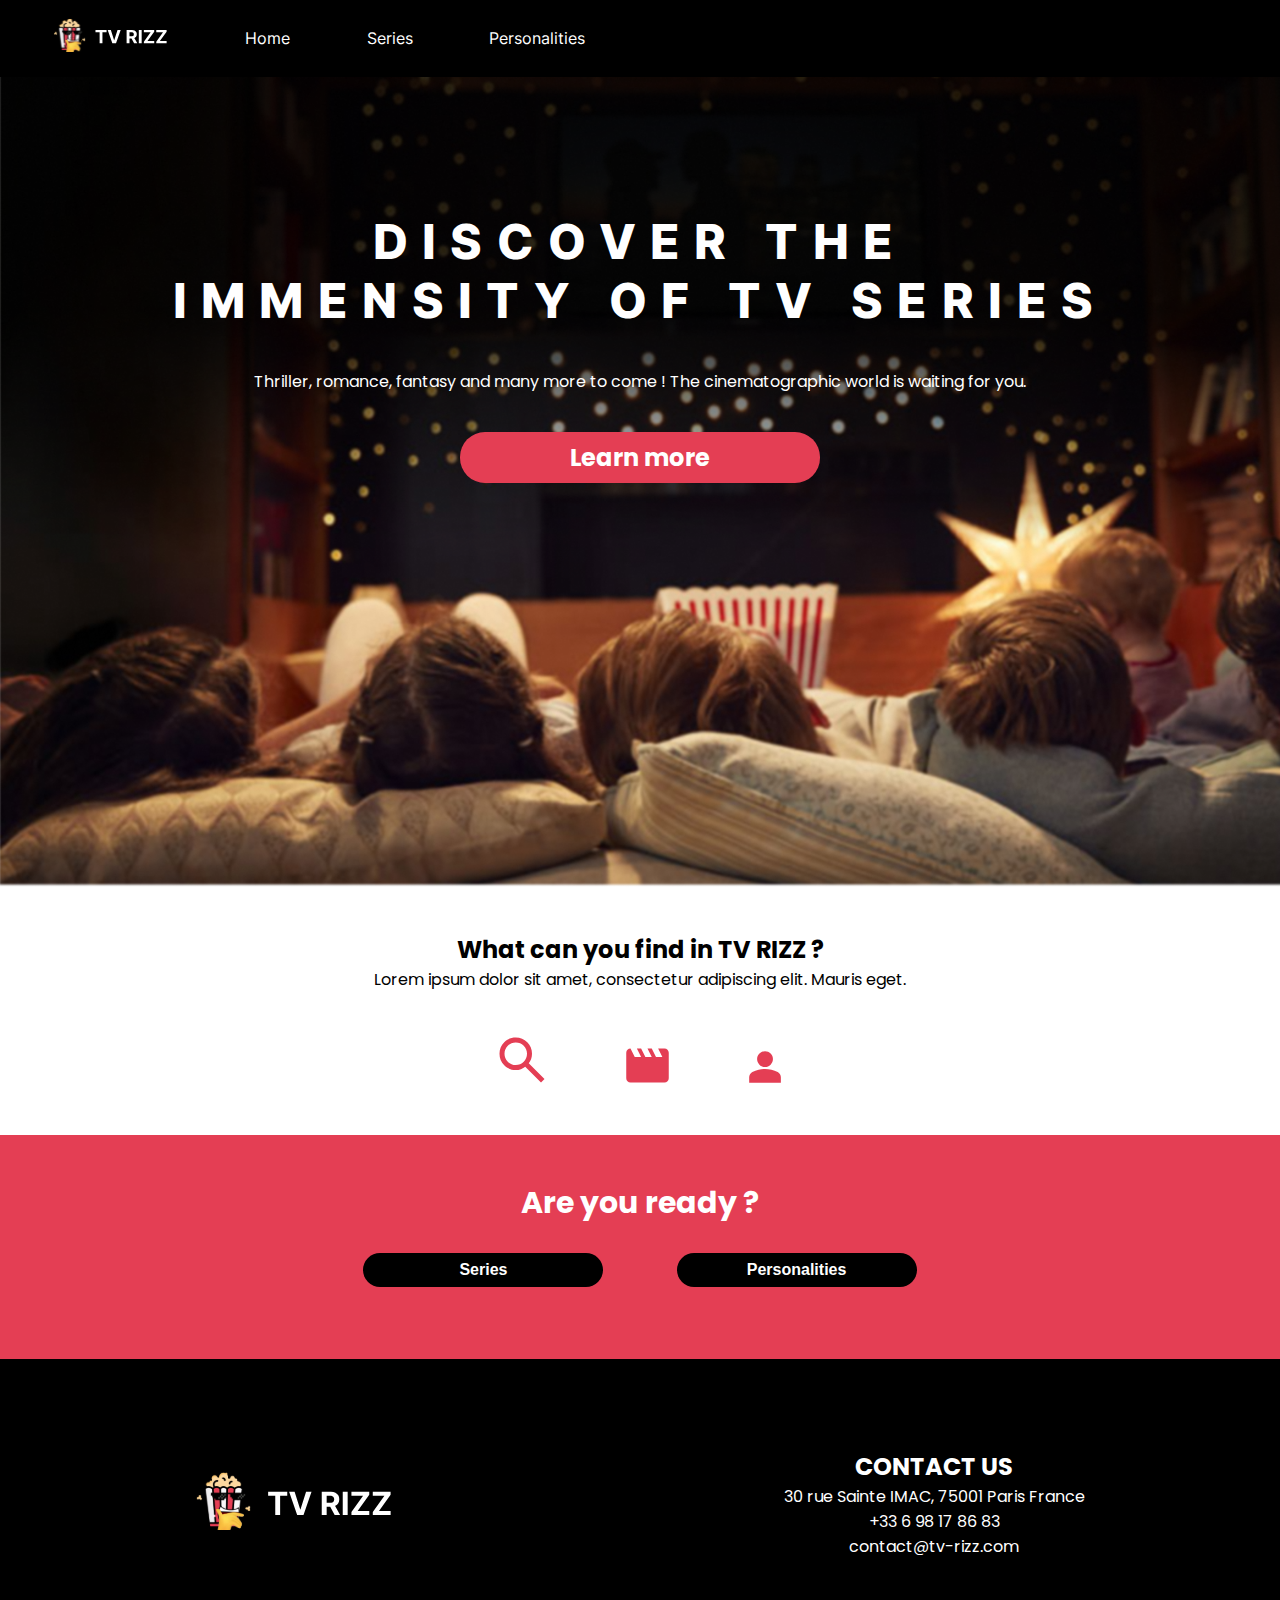
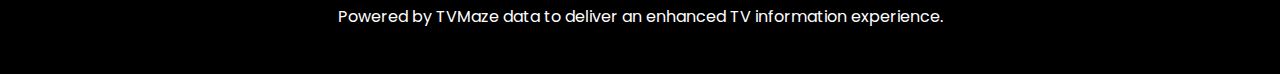
==== index.html @ ee189ffe "responsive update" ====
<!DOCTYPE html>
<html lang="en">

<head>
    <title>TV RIZZ</title>
    <meta charset="UTF-8" />
    <link rel="icon" href="Image/Logo.png" />
    <link href="style.css" rel="stylesheet" />
    <meta name="viewport" content="width=device-width, initial-scale=1" />
</head>

<body>
    <nav aria-label="Quick access" id="avoidance">
        <ul>
            <li><a href="#content">Go to content</a></li>
            <li><a href="#menu">Go to menu</a></li>
            <li><a href="#footer">Go to footer</a></li>
        </ul>
    </nav>

    <header id="menu">
        <nav>
            <ul>
                <li><a href="index.html"><img src="./Image/logoWithText.svg" alt="TV RIZZ's logo" /></a></li>
                <li><a href="index.html">Home</a></li>
                <li><a href="series.html">Series</a></li>
                <li><a href="personalities.html">Personalities</a></li>
            </ul>
        </nav>
    </header>

    <main id="content">

        <section id="home_section">
            <h1>DISCOVER THE IMMENSITY OF TV SERIES</h1>
            <p>Thriller, romance, fantasy and many more to come ! The cinematographic world is
                waiting for you.</p>
            <button name="Learn more" type="button"
                onclick="window.location.href = '#features';">Learn more</button>
        </section>

        <section id="features">
            <h2>What can you find in TV RIZZ ?</h2>
            <p>Lorem ipsum dolor sit amet, consectetur adipiscing elit. Mauris eget.</p>
            <nav>
                <a href=""><img src="./Image/icone/loupe.svg"></a>
                <a href=""><img src="./Image/icone/clap.svg"></a>
                <a href=""><img src="./Image/icone/personne.svg"></a>
            </nav>
        </section>

        <section id="links">
            <h2>Are you ready ?</h2>
            <nav>
                <button class="blackButton" name="series" type="button"
                    onclick="window.location.href = 'series.html'">Series</button>
                <button class="blackButton" name="personalities" type="button"
                    onclick="window.location.href = 'personalities.html'">Personalities</button>
            </nav>
        </section>

    </main>
    
    <footer id="footer">
        <div>
            <a href="index.html"><img src="./Image/logoWithText.svg" alt="Logo de TV RIZZ" /></a>
            <address>
                <h2>CONTACT US</h2>
                <p>30 rue Sainte IMAC, 75001 Paris France</p>
                <a href="tel:+33698178683" title="Call TV Rizz to 06 98 17 86 83">+33 6 98 17 86 83</a>
                <br>
                <a href="mailto:contact@tv-rizz.com" title="Send a mail to contact@tv-rizz.com">contact@tv-rizz.com</a>
            </address>
        </div>
        <p>Powered by <a href="https://www.tvmaze.com/api">TVMaze</a> data to deliver an enhanced TV information
            experience.</p>
    </footer>

</body>

</html>
---- style.css ----
/*IMPORT FONTS*/

@font-face {
    font-family: Inter;
    src: 
    local(Inter),
    url("./fonts/Inter/Inter-VariableFont_slnt\,wght.ttf");
}

@font-face {
    font-family: Poppins;
    font-style: normal;
    font-weight: 400;
    src: 
    local(Poppins),
    url("./fonts/Poppins/Poppins-Regular.ttf");
}

@font-face {
    font-family: 'Poppins';
    font-style: normal;
    font-weight: bold;
    src: local(''),
        url('./fonts/Poppins/Poppins-Bold.ttf');
}

/* DEFAULT VALUES */

* {
    margin: 0;
}

body {
    font-family: 'poppins', sans-serif;
}

/*Style for the header------------------------------------------*/

header {
    background-color: black;
    padding : 2vh 1vw;
}

header ul {
    display:flex;
    justify-content: flex-start;
    margin: 0%;
}

header li {
    color: white;
    list-style-type: none;
    margin: 1%;
    margin: auto 3vw;
}

header li:first-of-type {
    margin-left: 0;
}

header img {
    max-width: 9vw;
    transition : 0.5s;
}

header img:hover {
    transform:scale(1.1);
    transform:rotate(5deg);
    transition: 0.5s;
}

header a {
    text-decoration: none;
    color: white;
    font-family: Inter;
    transition: 1s;
}

header a:hover {
    color: grey;
    transition: 1s;
}

/*Homepage's style------------------------------------------*/

#home_section {
    display:flex;
    padding-top: 15vh;
    flex-direction:column;
    text-align: center;

    background-image: url("./Image/flow2background.png");
    background-repeat: no-repeat;
    background-size: cover;
    background-position-y: bottom;
    height:75vh;
}

#home_section>h1 {
    color: white;
    font-weight: 800;
    margin: 0%;
    margin-left: 13%;
    margin-right: 13%;
    font-family: Inter;
    letter-spacing:0.3em;
    font-size: 3rem;
}

#home_section>p {
    font-family: Poppins;
    color: white;
    margin-top: 3%;
    margin-bottom: 3%; 
}

#home_section>button {
    font-family: Poppins;
    font-size: 1.5rem;
    background-color:rgb(228, 62, 84);
    border-radius: 25px;
    padding: 0.5rem 3rem;
    color: white;
    margin: 0 auto;
    border-style: none;
    transition: 0.25s;
}

#home_section>button:hover {
    transform:scale(1.1);
    transition: 0.25s;
    background-color: black;
    color: white;
}

#features {
    padding: 5vh 0;
    font-family: Poppins;
    text-align: center;
}

#features > nav {
    padding-top: 5vh;
}

#features > nav > a {
    margin: 3vw;
}

#links {
    display:flex;
    justify-content: center;
    flex-direction:column;
    text-align: center;
    background-color: rgb(228, 62, 84);
    color:white;
    font-family: Poppins;
    font-size: 1.25rem;
    padding: 5vh;
}

#links > nav {
    padding: 3vh;
}

/*Buttons style*/

button {
    border: none;
    transition: 0.5s;
    border-radius: 25px;
    padding: 0.5rem 4rem;
    font-weight: 700;
    font-size: 1rem;
    cursor: pointer;
    margin-left: 3%;
    margin-right: 3%;
    min-width: 15em;
}

button:hover {
    transform:scale(1.1);    
}

.blackButton{
    background-color: black;
    color: white;
}

.blackButton:hover{
    background-color: white;
    color: black;
}

/*For series and personnalities page-----------------------------------*/

.main_padding {
    margin-top: 5vh;
    margin-bottom: 20vh;
    padding-left: 10vw;
    padding-right: 10vw;
    display: flex;
    justify-content: center;
    align-items: center;
    flex-direction: column;
}

.main_padding h1 {
    text-align: center;
    font-weight: 700;
    font-size: 2rem;
}

.main_padding h1>span,
.main_padding h2>span {
    color: #E43E54;
}

.main_padding h2 {
    text-align: center;
    font-weight: 700;
    font-size: 1.25rem;
    margin-bottom: 1rem;
}

h3 {
    font-weight: 700;
    font-size: 1.5rem;
    margin-bottom: 1rem;
}

.redButton{
    background-color: transparent;
    border: 1px solid #E43E54;
    color: #E43E54;
}

.redButton:hover{
    background-color: #E43E54;
    color: white;
    border: none;
}

article{
    margin-top: 10vh;
}

#serie {
    display: flex;
    flex-direction: row;
    flex-wrap: wrap;
    justify-content: center;
    align-items: center;
}

#personality{
    text-align: center;
}

#serie #content p>strong {
    text-decoration: underline;
}


b {
    /*balise déjà présente dans le json de la réponse*/
    color: #E43E54;
}

#serie #content {
    max-width: 50rem;
}

article img {
    min-height: 20rem;
    max-height: 20rem;
    margin: 2rem;
   
}


/*Footer--------------------------------------------------------------*/

footer{
    text-align: center;
    background-color: black;
    color: white;
    padding: 5vh 0 5vh 0 ;
}

footer>div{
    display: flex;
    justify-content: space-around;
    flex-direction: row;
    flex-wrap: wrap;
    align-items: center;
    padding: 5vh 0 5vh 0;
}

footer img {
    transition: 1s;
}

footer img:hover {
    transition: 1s;
    transform: rotate(360deg);
}

footer a {
    color :white;
    text-decoration: none;
}

footer a:hover {
    color :white;
    text-decoration: underline;
}

address{
    font-style: normal;
}

/*Avoidance link------------------------------------------------------------*/

#avoidance{
    padding: 1rem;
    position: absolute;
    left: -99999rem;
}

#avoidance:focus-within {
    position: static;
}

/* MOBILE VERSION*/

@media screen and (max-width: 500px) {

    /* Menu */

    header ul {
        justify-content: center;
        padding: 0;
    }

    header a {
        font-size: 0.95rem;
        display: flex;
        flex-direction: column;
        justify-content: center;
    }

    header img {
        max-width: 25vw;
    }

    /* Homepage */

    #home_section>h1 {
        font-size: 2rem;
    }

    p {
        padding: 5vw;
    }

    #home_section>button {
        min-width: 0;
    }

    h2 {
        font-size: 1.25rem;
    }

    #links button {
        margin: 1vh;
    }

    /* Footer */

    footer {
        padding: 3vh;
    }

    footer>div {
        padding: 0;
    }

    footer p {
        font-size: 0.75rem;
    }
}
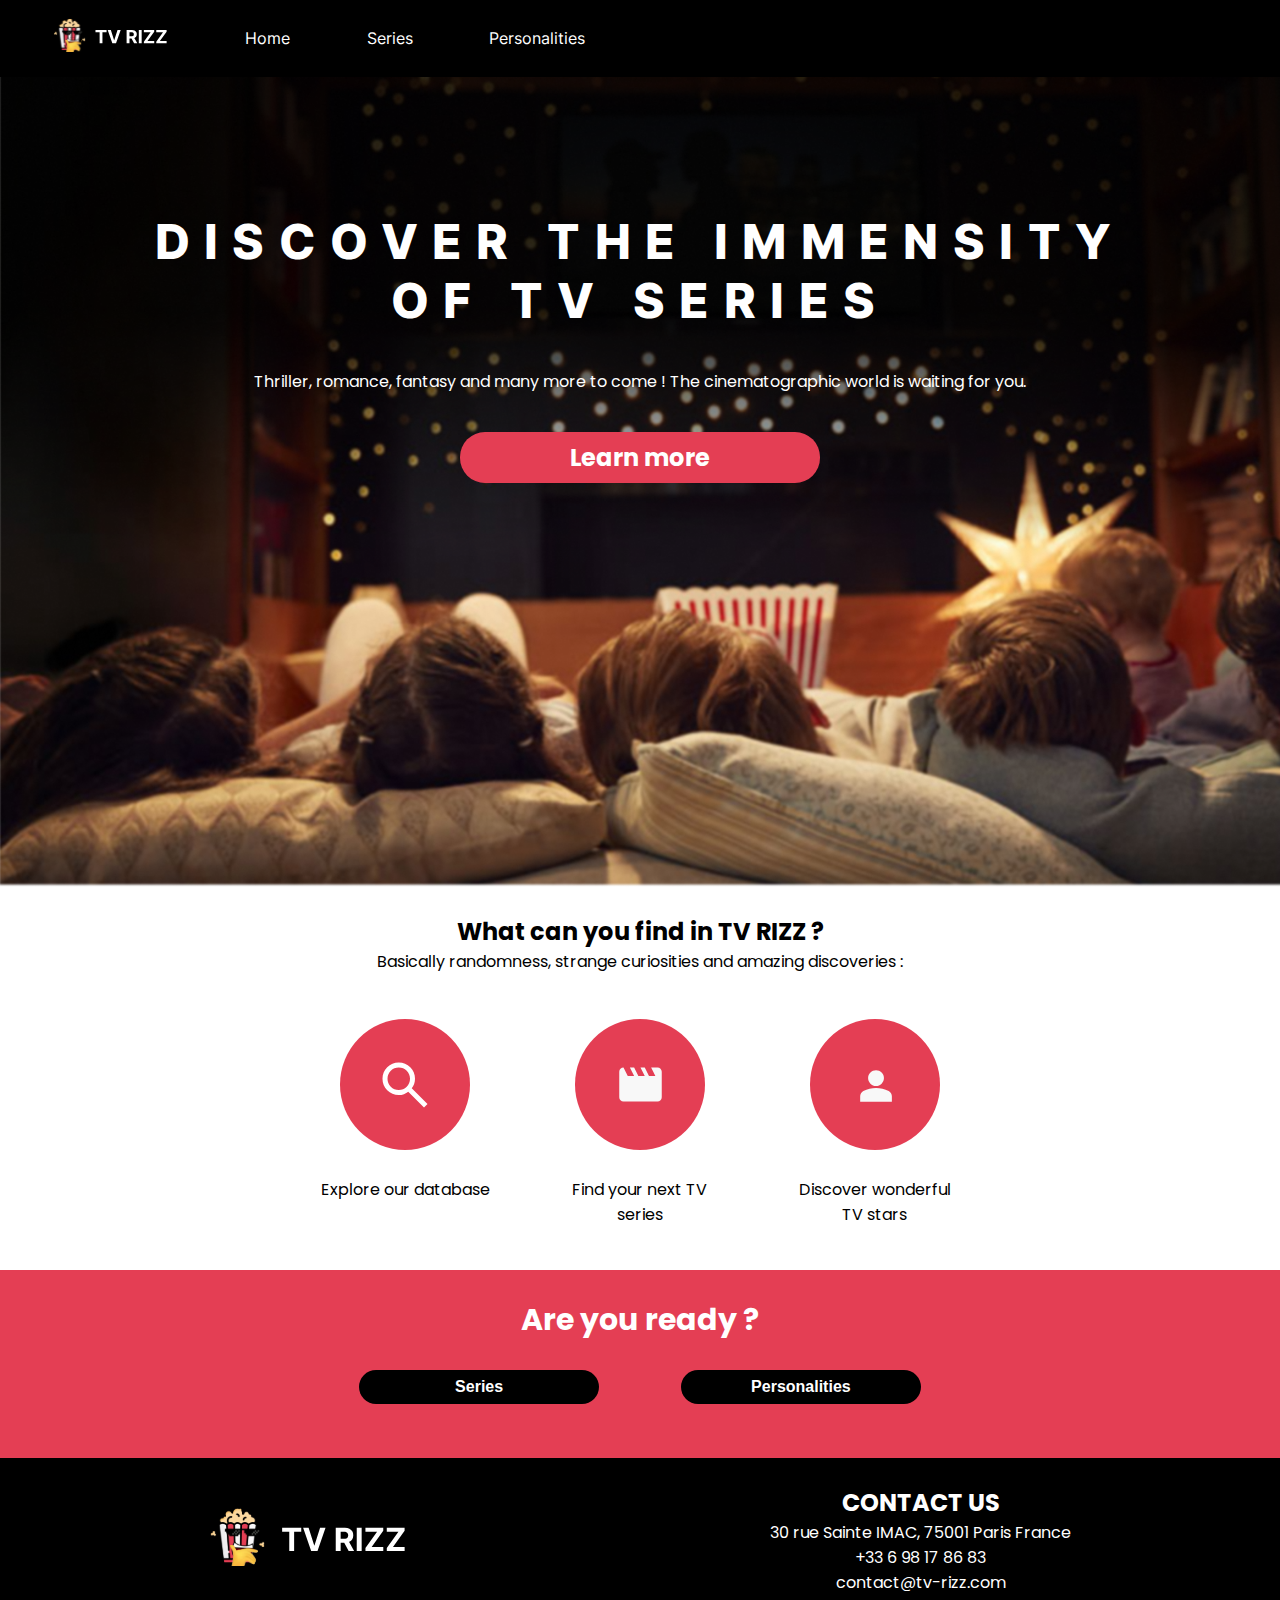
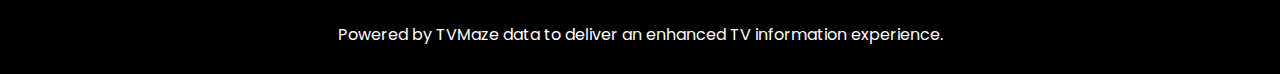
==== commit 02067aa1: "GTA VI" ====
--- a/index.html
+++ b/index.html
@@ -29,7 +29,7 @@
         </nav>
     </header>
 
-    <main id="content">
+    <main id="content" class="homepage">
 
         <section id="home_section">
             <h1>DISCOVER THE IMMENSITY OF TV SERIES</h1>
@@ -41,12 +41,15 @@
 
         <section id="features">
             <h2>What can you find in TV RIZZ ?</h2>
-            <p>Lorem ipsum dolor sit amet, consectetur adipiscing elit. Mauris eget.</p>
-            <nav>
-                <a href=""><img src="./Image/icone/loupe.svg"></a>
-                <a href=""><img src="./Image/icone/clap.svg"></a>
-                <a href=""><img src="./Image/icone/personne.svg"></a>
-            </nav>
+            <p>Basically randomness, strange curiosities and amazing discoveries :</p>
+            <div>
+                <img src="./Image/icone/search_icon.svg">
+                <img src="./Image/icone/clap_icon.svg">
+                <img src="./Image/icone/head_icon.svg">
+                <p>Explore our database</p>
+                <p>Find your next TV series</p>
+                <p>Discover wonderful TV stars</p>
+            </div>
         </section>
 
         <section id="links">
--- a/style.css
+++ b/style.css
@@ -87,6 +87,7 @@
     display:flex;
     padding-top: 15vh;
     flex-direction:column;
+    align-items: center;
     text-align: center;
 
     background-image: url("./Image/flow2background.png");
@@ -99,9 +100,7 @@
 #home_section>h1 {
     color: white;
     font-weight: 800;
-    margin: 0%;
-    margin-left: 13%;
-    margin-right: 13%;
+    padding: 0 10vw;
     font-family: Inter;
     letter-spacing:0.3em;
     font-size: 3rem;
@@ -121,7 +120,6 @@
     border-radius: 25px;
     padding: 0.5rem 3rem;
     color: white;
-    margin: 0 auto;
     border-style: none;
     transition: 0.25s;
 }
@@ -134,17 +132,28 @@
 }
 
 #features {
-    padding: 5vh 0;
+    display: flex;
+    flex-direction: column;
+    justify-content: center;
+    align-items: center;
+    padding: 3vh 0;
     font-family: Poppins;
     text-align: center;
 }
 
-#features > nav {
-    padding-top: 5vh;
-}
-
-#features > nav > a {
-    margin: 3vw;
+#features>div {
+    width: 50vw;
+    margin-top: 5vh;
+    justify-content: center;
+    text-align: center;
+    display: grid;
+    grid-template-columns: repeat(3, 1fr);
+    grid-template-rows: repeat(2, 0.5fr);
+    grid-gap: 3vh 5vw;
+}
+
+#features img {
+    margin: auto;
 }
 
 #links {
@@ -156,11 +165,11 @@
     color:white;
     font-family: Poppins;
     font-size: 1.25rem;
-    padding: 5vh;
+    padding: 3vh 0;
 }
 
 #links > nav {
-    padding: 3vh;
+    margin: 3vh 0;
 }
 
 /*Buttons style*/
@@ -195,10 +204,7 @@
 /*For series and personnalities page-----------------------------------*/
 
 .main_padding {
-    margin-top: 5vh;
-    margin-bottom: 20vh;
-    padding-left: 10vw;
-    padding-right: 10vw;
+    padding: 5vh 10vw;
     display: flex;
     justify-content: center;
     align-items: center;
@@ -211,12 +217,12 @@
     font-size: 2rem;
 }
 
-.main_padding h1>span,
-.main_padding h2>span {
+.main_padding>h1>span,
+.main_padding>h2>span {
     color: #E43E54;
 }
 
-.main_padding h2 {
+.main_padding>h2 {
     text-align: center;
     font-weight: 700;
     font-size: 1.25rem;
@@ -242,7 +248,7 @@
 }
 
 article{
-    margin-top: 10vh;
+    margin-top: 3vh;
 }
 
 #serie {
@@ -278,6 +284,10 @@
    
 }
 
+.main_padding p {
+    text-align: justify;
+}
+
 
 /*Footer--------------------------------------------------------------*/
 
@@ -285,7 +295,7 @@
     text-align: center;
     background-color: black;
     color: white;
-    padding: 5vh 0 5vh 0 ;
+    padding: 3vh;
 }
 
 footer>div{
@@ -294,7 +304,7 @@
     flex-direction: row;
     flex-wrap: wrap;
     align-items: center;
-    padding: 5vh 0 5vh 0;
+    margin-bottom : 3vh;
 }
 
 footer img {
@@ -357,34 +367,79 @@
     /* Homepage */
 
     #home_section>h1 {
-        font-size: 2rem;
-    }
-
-    p {
+        font-size: 1.5rem;
+    }
+
+    .homepage p {
         padding: 5vw;
+    }
+
+    #home_section>p {
+        margin-top: 3vh;
     }
 
     #home_section>button {
         min-width: 0;
+        margin-top: 3vh;
     }
 
     h2 {
         font-size: 1.25rem;
     }
 
+    #features, #links{
+        padding: 3vh 0;
+    }
+
+    #features>div {
+        margin-top: 0;
+        width: 95vw;
+    }
+
+    #features img {
+        max-width: 20vw;
+    }
+
+    #features>div>p {
+        padding: 0;
+        font-size: 0.75rem;
+    }
+
+    #links {
+        padding-bottom: 0;
+    }
+
     #links button {
         margin: 1vh;
     }
 
+    /* Search pages */
+
+    .main_padding {
+        padding: 3vh 3vw;
+    }
+
+    .main_padding>h1 {
+        font-size: 1.5rem;
+    }
+
+    .main_padding>h2 {
+        margin: 1rem;
+    }
+
+    article {
+        margin-top: 0;
+    }
+
+    #serie-title {
+        text-align: center;
+    }
+
+    .main_padding p {
+        padding: 0 3vw;
+    }
+
     /* Footer */
-
-    footer {
-        padding: 3vh;
-    }
-
-    footer>div {
-        padding: 0;
-    }
 
     footer p {
         font-size: 0.75rem;
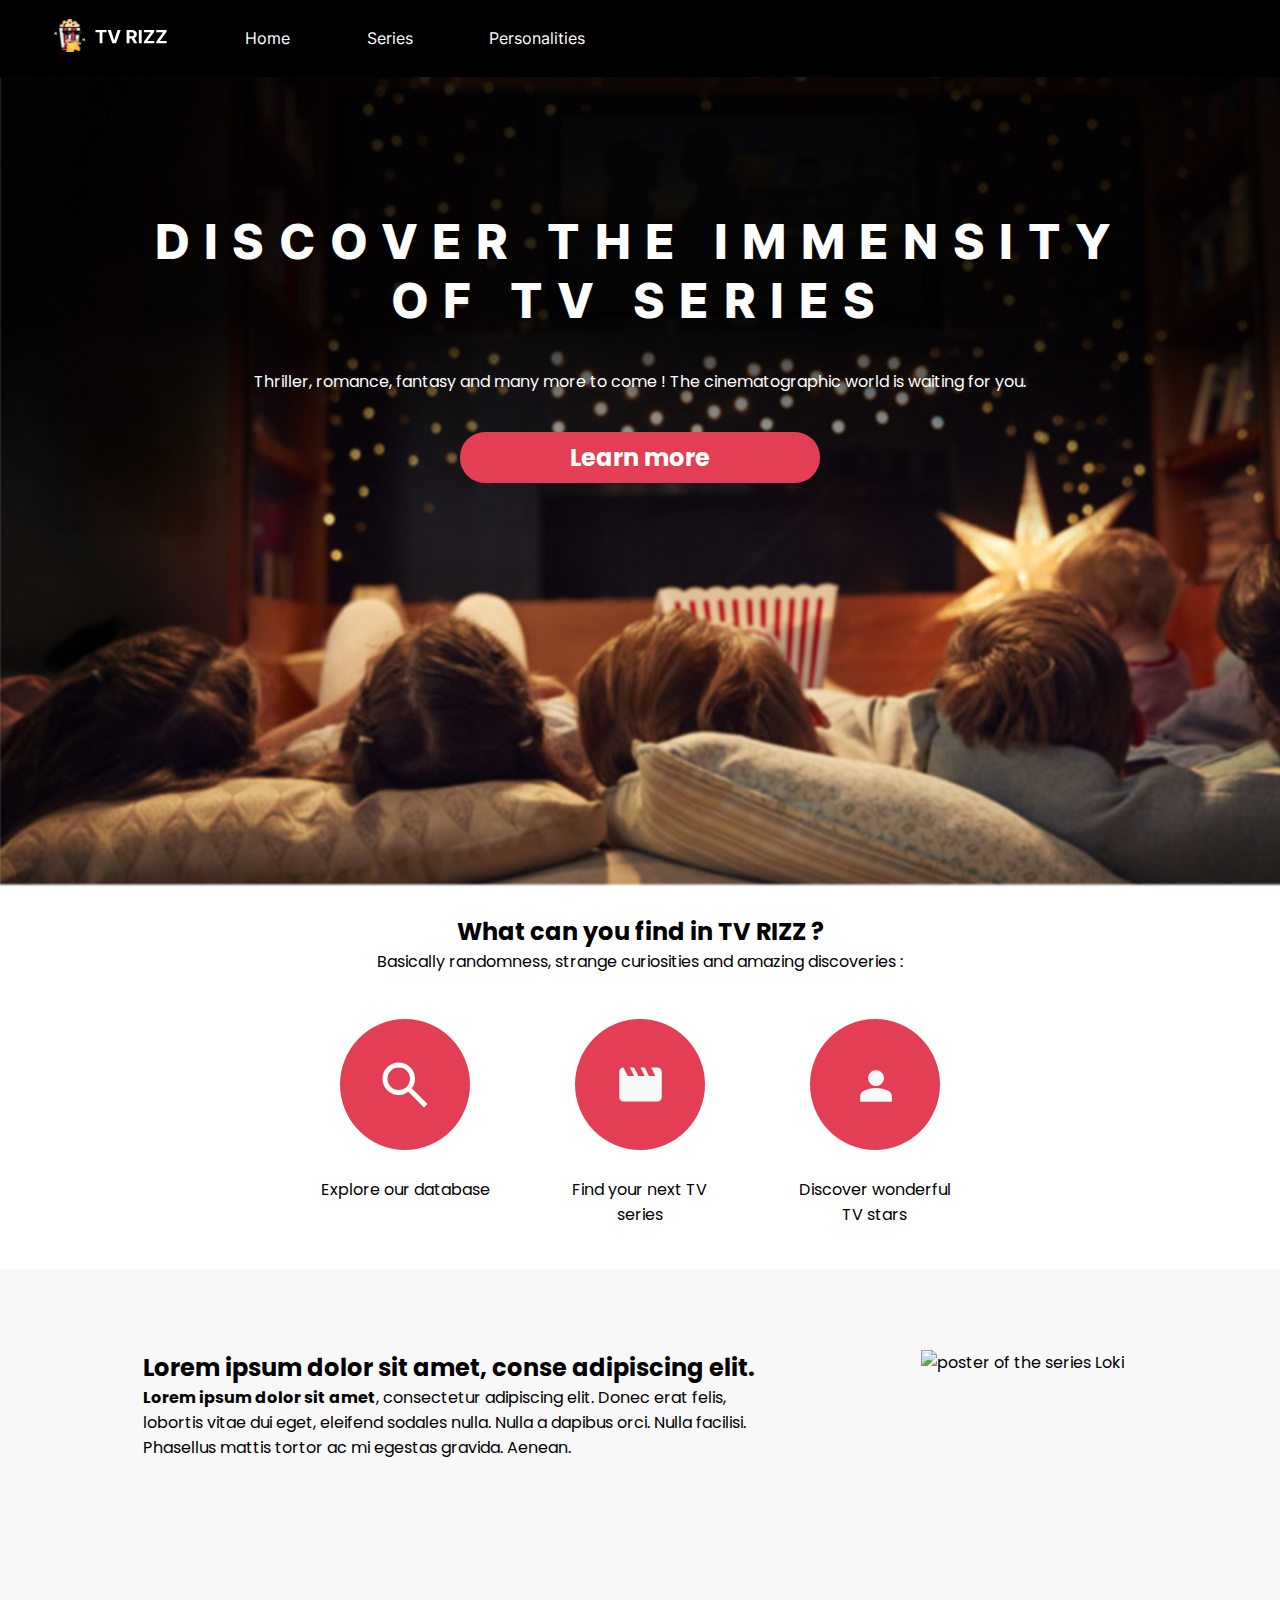
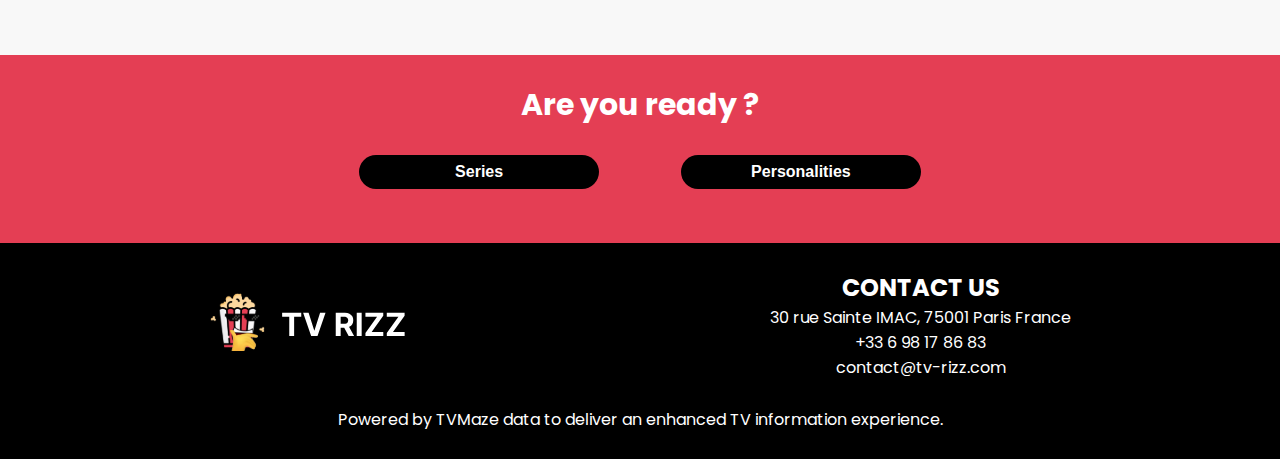
==== commit 4a80b21e: "add alt + correction id + add section" ====
--- a/index.html
+++ b/index.html
@@ -35,21 +35,32 @@
             <h1>DISCOVER THE IMMENSITY OF TV SERIES</h1>
             <p>Thriller, romance, fantasy and many more to come ! The cinematographic world is
                 waiting for you.</p>
-            <button name="Learn more" type="button"
-                onclick="window.location.href = '#features';">Learn more</button>
+            <button name="Learn more" type="button" onclick="window.location.href = '#features';">Learn more</button>
         </section>
 
         <section id="features">
             <h2>What can you find in TV RIZZ ?</h2>
             <p>Basically randomness, strange curiosities and amazing discoveries :</p>
             <div>
-                <img src="./Image/icone/search_icon.svg">
-                <img src="./Image/icone/clap_icon.svg">
-                <img src="./Image/icone/head_icon.svg">
+                <img src="./Image/icone/search_icon.svg" alt="search icon">
+                <img src="./Image/icone/clap_icon.svg" alt="clap icon">
+                <img src="./Image/icone/head_icon.svg" alt="person icon">
                 <p>Explore our database</p>
                 <p>Find your next TV series</p>
                 <p>Discover wonderful TV stars</p>
             </div>
+        </section>
+
+        <section id="textWithImage">
+            <div>
+                <h2>Lorem ipsum dolor sit amet, conse adipiscing elit.</h2>
+                <p><strong>Lorem ipsum dolor sit amet</strong>, consectetur adipiscing elit. Donec erat felis, lobortis
+                    vitae dui eget,
+                    eleifend sodales nulla. Nulla a dapibus orci. Nulla facilisi. Phasellus mattis tortor ac mi egestas
+                    gravida. Aenean.
+                </p>
+            </div>
+            <img src="./Image/Loki.png" alt="poster of the series Loki">
         </section>
 
         <section id="links">
@@ -63,7 +74,7 @@
         </section>
 
     </main>
-    
+
     <footer id="footer">
         <div>
             <a href="index.html"><img src="./Image/logoWithText.svg" alt="Logo de TV RIZZ" /></a>
--- a/style.css
+++ b/style.css
@@ -154,6 +154,24 @@
 
 #features img {
     margin: auto;
+}
+
+#textWithImage{
+    display: flex;
+    flex-direction: row;
+    flex-wrap: wrap;
+    justify-content: space-around;
+    background-color: #F8F8F8;
+    padding: 5rem;
+}
+
+#textWithImage>img{
+    height: 25vh;
+    margin: 0 1vw;
+}
+
+#textWithImage>div{
+    max-width: 50vw;
 }
 
 #links {
@@ -204,7 +222,7 @@
 /*For series and personnalities page-----------------------------------*/
 
 .main_padding {
-    padding: 5vh 10vw;
+    padding: 6vh 10vw 20vh 10vw;
     display: flex;
     justify-content: center;
     align-items: center;
@@ -263,7 +281,7 @@
     text-align: center;
 }
 
-#serie #content p>strong {
+#serie #article-content p>strong {
     text-decoration: underline;
 }
 
@@ -273,7 +291,7 @@
     color: #E43E54;
 }
 
-#serie #content {
+#serie #article-content {
     max-width: 50rem;
 }
 
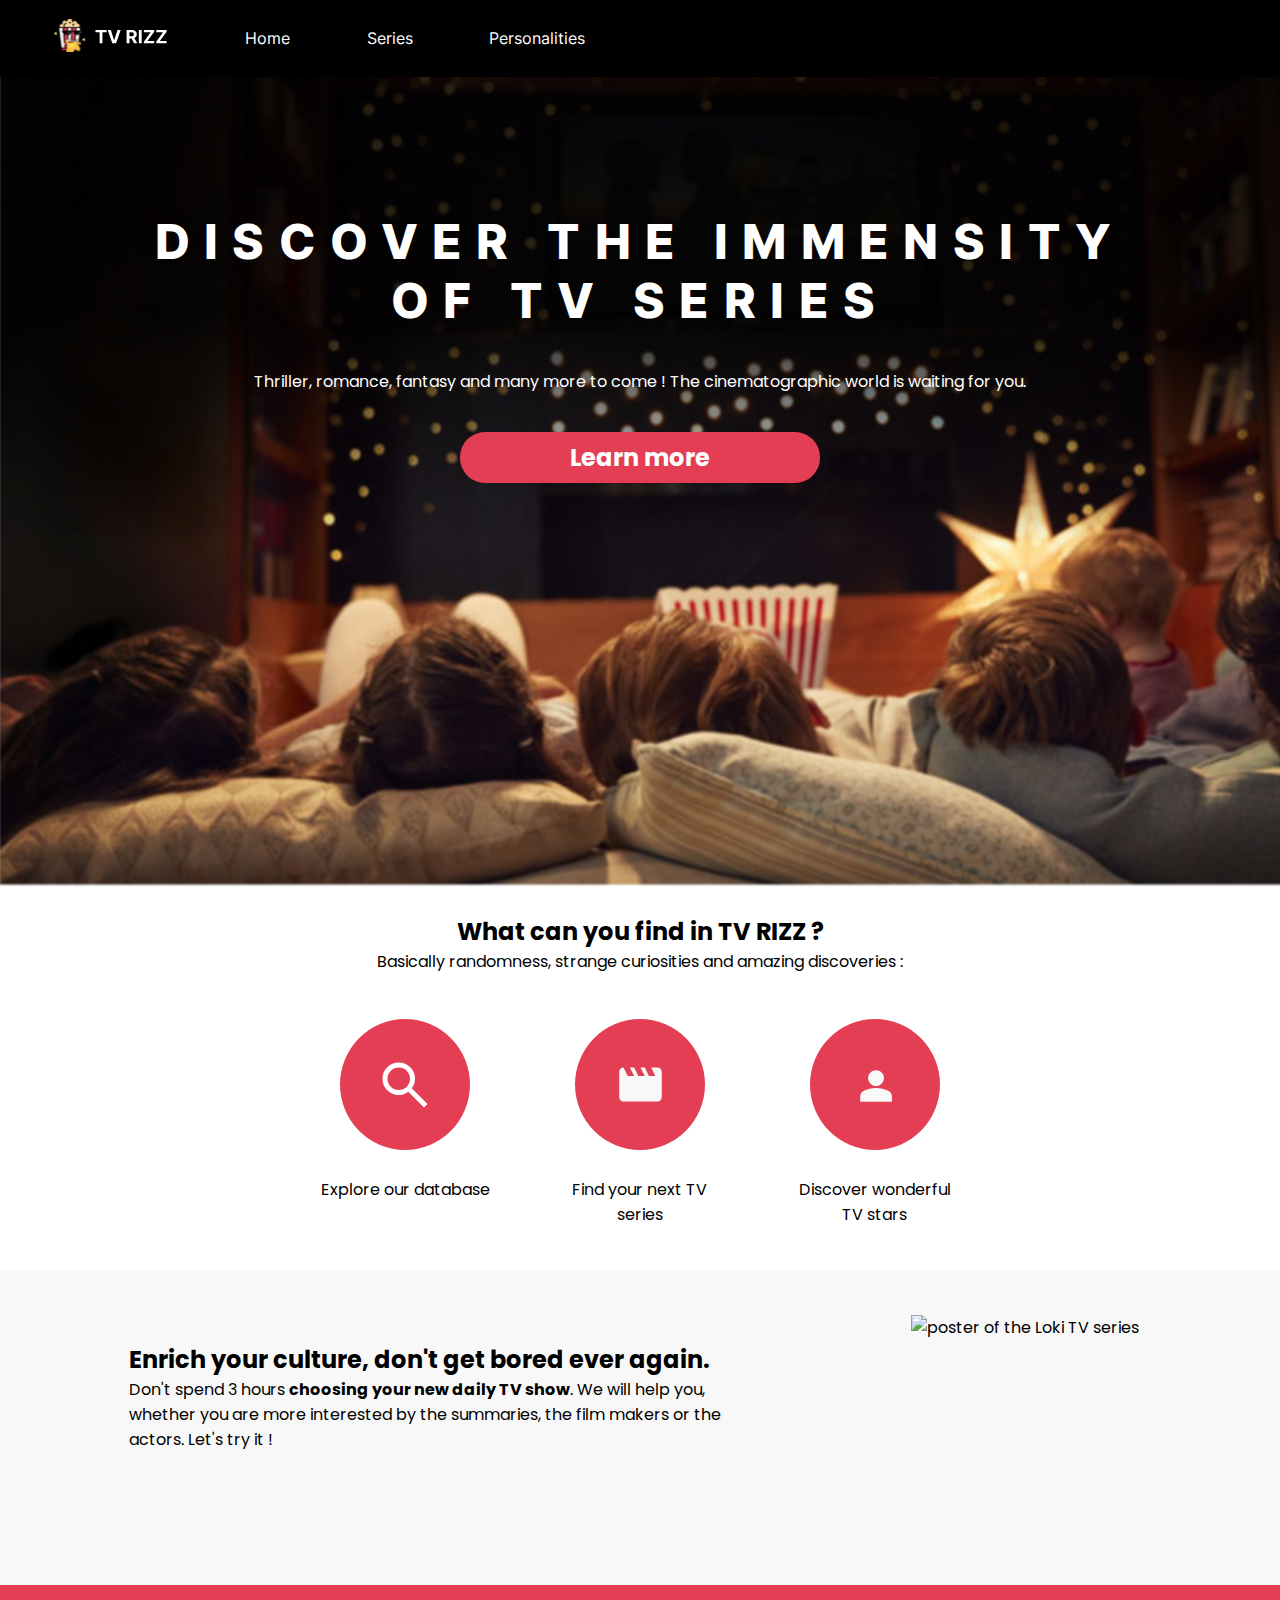
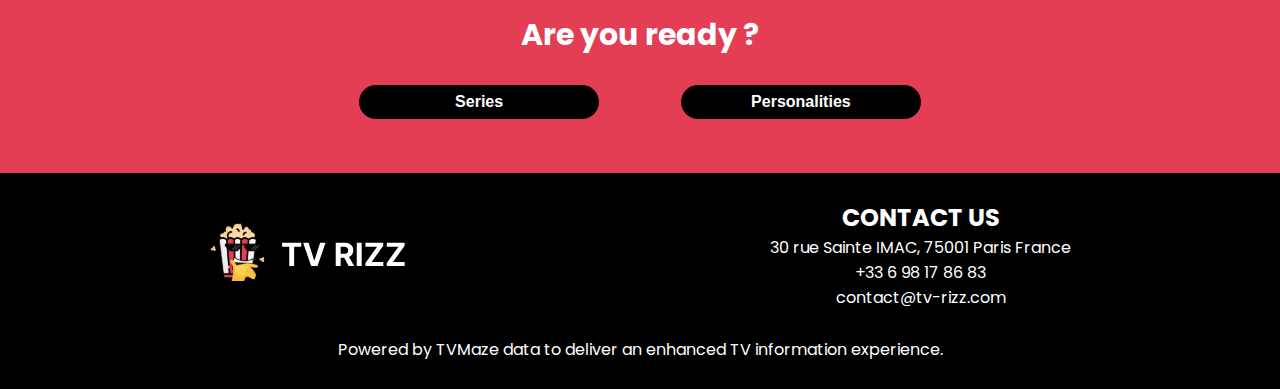
==== commit 4994d3a0: "Loki responsive" ====
--- a/index.html
+++ b/index.html
@@ -51,16 +51,14 @@
             </div>
         </section>
 
-        <section id="textWithImage">
-            <div>
-                <h2>Lorem ipsum dolor sit amet, conse adipiscing elit.</h2>
-                <p><strong>Lorem ipsum dolor sit amet</strong>, consectetur adipiscing elit. Donec erat felis, lobortis
-                    vitae dui eget,
-                    eleifend sodales nulla. Nulla a dapibus orci. Nulla facilisi. Phasellus mattis tortor ac mi egestas
-                    gravida. Aenean.
+        <section id="presentation">
+            <article>
+                <h2>Enrich your culture, don't get bored ever again.</h2>
+                <p>Don't spend 3 hours <strong>choosing your new daily TV show</strong>. We will help
+                    you, whether you are more interested by the summaries, the film makers or the actors. Let's try it !
                 </p>
-            </div>
-            <img src="./Image/Loki.png" alt="poster of the series Loki">
+            </article>
+            <img src="./Image/Loki.png" alt="poster of the Loki TV series">
         </section>
 
         <section id="links">
--- a/style.css
+++ b/style.css
@@ -156,21 +156,21 @@
     margin: auto;
 }
 
-#textWithImage{
+#presentation{
     display: flex;
     flex-direction: row;
     flex-wrap: wrap;
     justify-content: space-around;
     background-color: #F8F8F8;
-    padding: 5rem;
-}
-
-#textWithImage>img{
+    padding: 5vh 5vw;
+}
+
+#presentation>img{
     height: 25vh;
     margin: 0 1vw;
 }
 
-#textWithImage>div{
+#presentation>article{
     max-width: 50vw;
 }
 
@@ -423,6 +423,18 @@
         font-size: 0.75rem;
     }
 
+    #presentation {
+        padding: 3vh 3vw;
+    }
+
+    #presentation h2{
+        text-align: center;
+    }
+
+    #presentation>article{
+        max-width: 95vw;
+    }
+
     #links {
         padding-bottom: 0;
     }
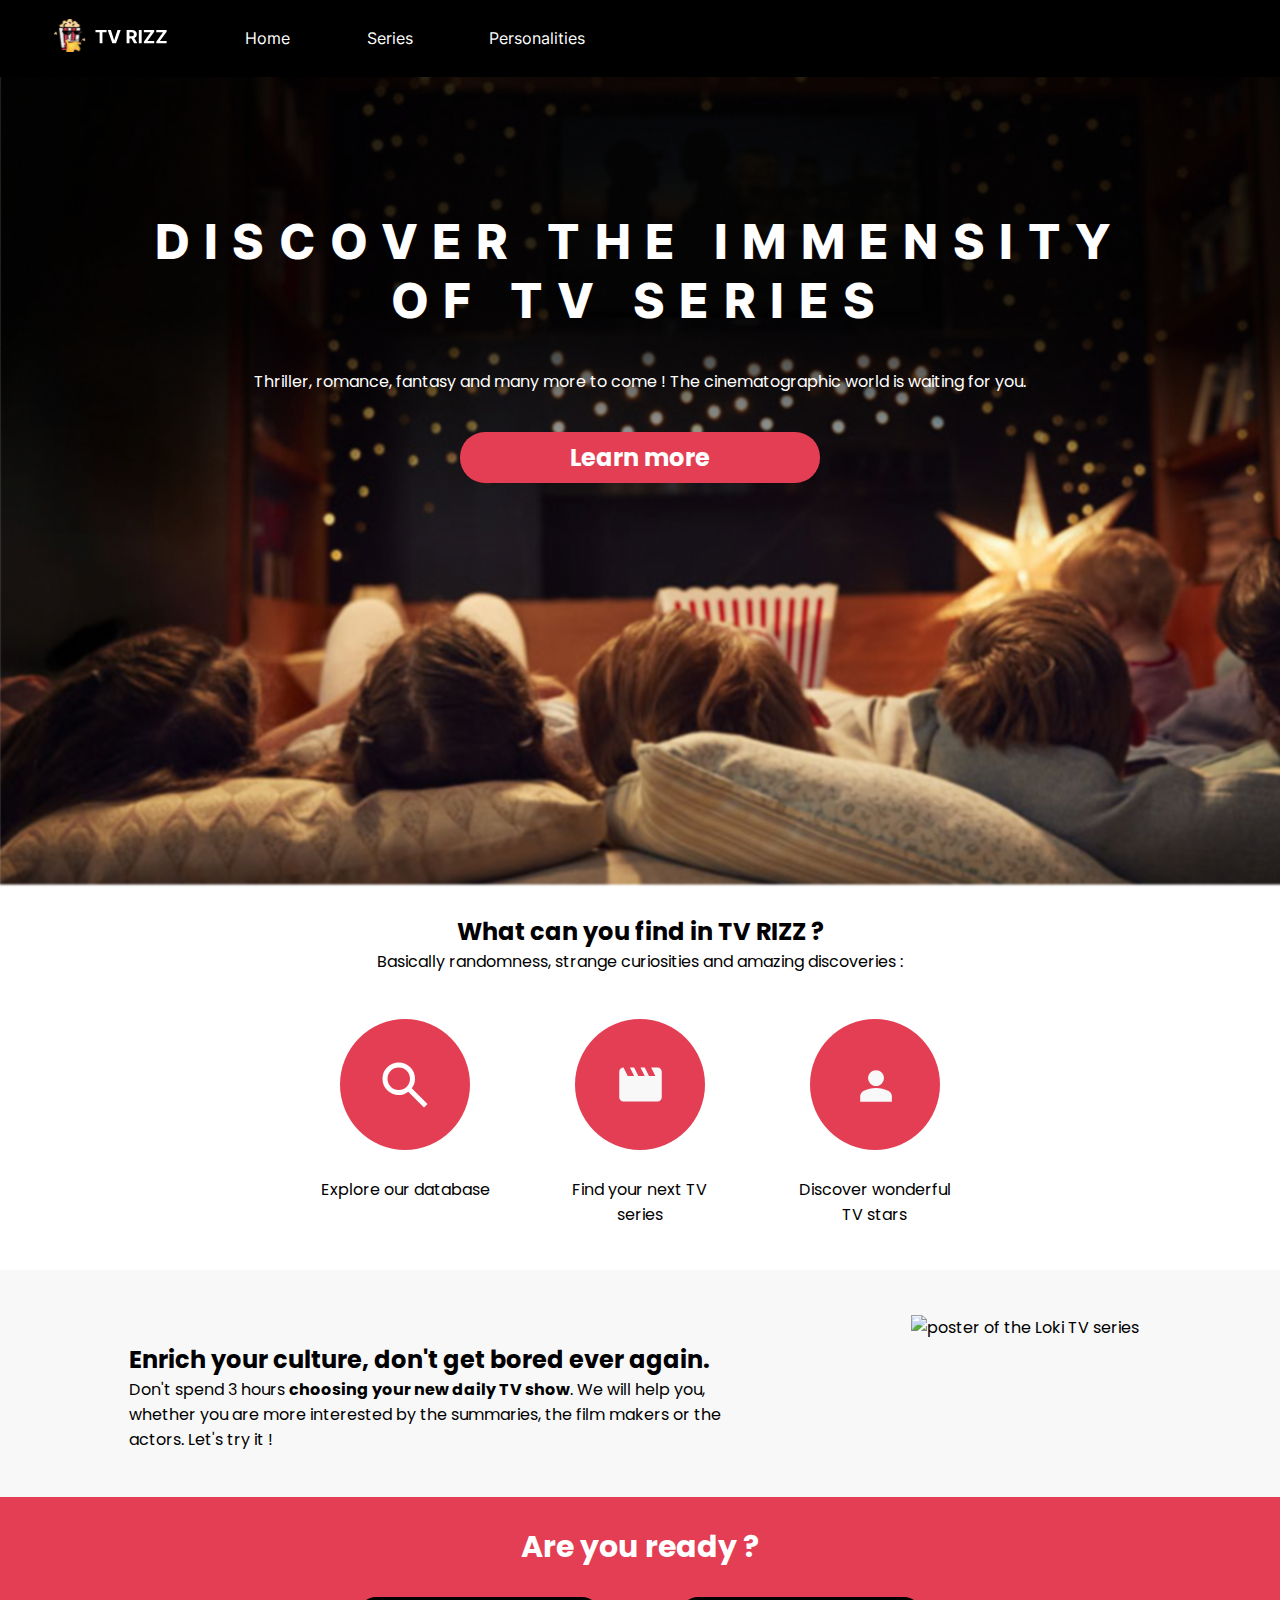
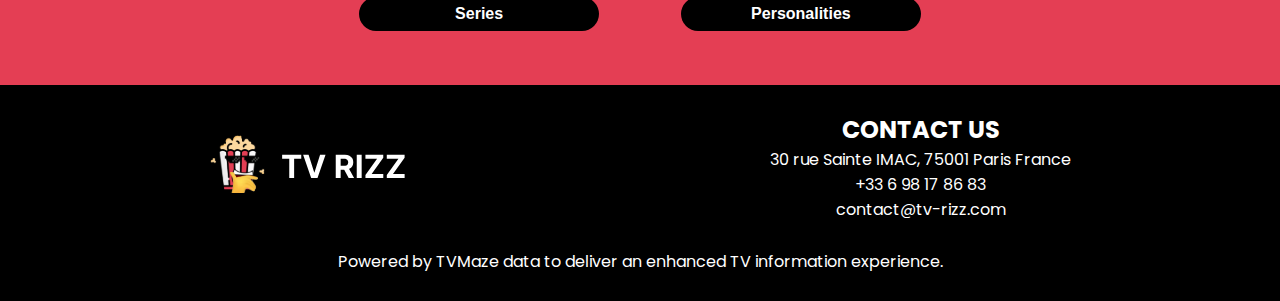
==== commit fc601d3f: "optimisation css" ====
--- a/index.html
+++ b/index.html
@@ -12,7 +12,7 @@
 <body>
     <nav aria-label="Quick access" id="avoidance">
         <ul>
-            <li><a href="#content">Go to content</a></li>
+            <li><a href="#homepage">Go to content</a></li>
             <li><a href="#menu">Go to menu</a></li>
             <li><a href="#footer">Go to footer</a></li>
         </ul>
@@ -29,7 +29,7 @@
         </nav>
     </header>
 
-    <main id="content" class="homepage">
+    <main id="homepage">
 
         <section id="home_section">
             <h1>DISCOVER THE IMMENSITY OF TV SERIES</h1>
--- a/style.css
+++ b/style.css
@@ -43,8 +43,6 @@
 
 header ul {
     display:flex;
-    justify-content: flex-start;
-    margin: 0%;
 }
 
 header li {
@@ -166,7 +164,7 @@
 }
 
 #presentation>img{
-    height: 25vh;
+    max-height: 25vh;
     margin: 0 1vw;
 }
 
@@ -221,26 +219,26 @@
 
 /*For series and personnalities page-----------------------------------*/
 
-.main_padding {
-    padding: 6vh 10vw 20vh 10vw;
+#main-content {
+    padding: 5vh 0;
     display: flex;
     justify-content: center;
     align-items: center;
     flex-direction: column;
 }
 
-.main_padding h1 {
+#main-content h1 {
     text-align: center;
     font-weight: 700;
     font-size: 2rem;
 }
 
-.main_padding>h1>span,
-.main_padding>h2>span {
+#main-content>h1>span,
+#main-content>h2>span {
     color: #E43E54;
 }
 
-.main_padding>h2 {
+#main-content>h2 {
     text-align: center;
     font-weight: 700;
     font-size: 1.25rem;
@@ -277,7 +275,7 @@
     align-items: center;
 }
 
-#personality{
+#personality {
     text-align: center;
 }
 
@@ -302,7 +300,7 @@
    
 }
 
-.main_padding p {
+#serie p {
     text-align: justify;
 }
 
@@ -360,7 +358,80 @@
     position: static;
 }
 
-/* MOBILE VERSION*/
+/* MOBILE VERSION - HORIZONTAL */
+
+@media screen and (max-width: 1000px) {
+
+    header img {
+        max-width: 15vw;
+    }
+
+    /* Homepage */
+
+    #home_section>h1 {
+        font-size: 1.5rem;
+    }
+
+    #homepage p {
+        padding: 3vh 5vw;
+    }
+
+    #home_section>p {
+        margin-top: 3vh;
+    }
+
+    #home_section>button {
+        min-width: 0;
+    }
+
+    #features>div {
+        margin-top: 0;
+        width: 75vw;
+    }
+
+    #features img {
+        max-width: 15vw;
+    }
+
+    #features>div>p {
+        padding: 0;
+        font-size: 0.75rem;
+    }
+
+    #presentation {
+        padding-top: 0;
+    }
+    
+    #presentation>article{
+        max-width: 100vw;
+    }
+
+    #presentation img{
+        max-height: 50vh;
+    }
+
+    /* Search pages */
+
+    #main-content {
+        padding: 5vh 10vw 10vh 10vw;
+    }
+
+    #personality {
+        display: flex;
+        flex-direction: row;
+        flex-wrap: wrap;
+        justify-content: center;
+        align-items: center;
+    }
+
+    /* Footer */
+
+    footer p {
+        font-size: 0.75rem;
+    }
+}
+
+/* MOBILE VERSION - VERTICAL*/
 
 @media screen and (max-width: 500px) {
 
@@ -373,9 +444,7 @@
 
     header a {
         font-size: 0.95rem;
-        display: flex;
-        flex-direction: column;
-        justify-content: center;
+    
     }
 
     header img {
@@ -388,7 +457,7 @@
         font-size: 1.5rem;
     }
 
-    .homepage p {
+    #homepage p {
         padding: 5vw;
     }
 
@@ -435,6 +504,10 @@
         max-width: 95vw;
     }
 
+    #presentation>img {
+        max-width: 95vw;
+    }
+
     #links {
         padding-bottom: 0;
     }
@@ -445,15 +518,15 @@
 
     /* Search pages */
 
-    .main_padding {
+    #main-content {
         padding: 3vh 3vw;
     }
 
-    .main_padding>h1 {
+    #main-content>h1 {
         font-size: 1.5rem;
     }
 
-    .main_padding>h2 {
+    #main-content>h2 {
         margin: 1rem;
     }
 
@@ -461,11 +534,15 @@
         margin-top: 0;
     }
 
+    #article-content {
+        padding: 0 3vw;
+    }
+
     #serie-title {
         text-align: center;
     }
 
-    .main_padding p {
+    #main-content p {
         padding: 0 3vw;
     }
 
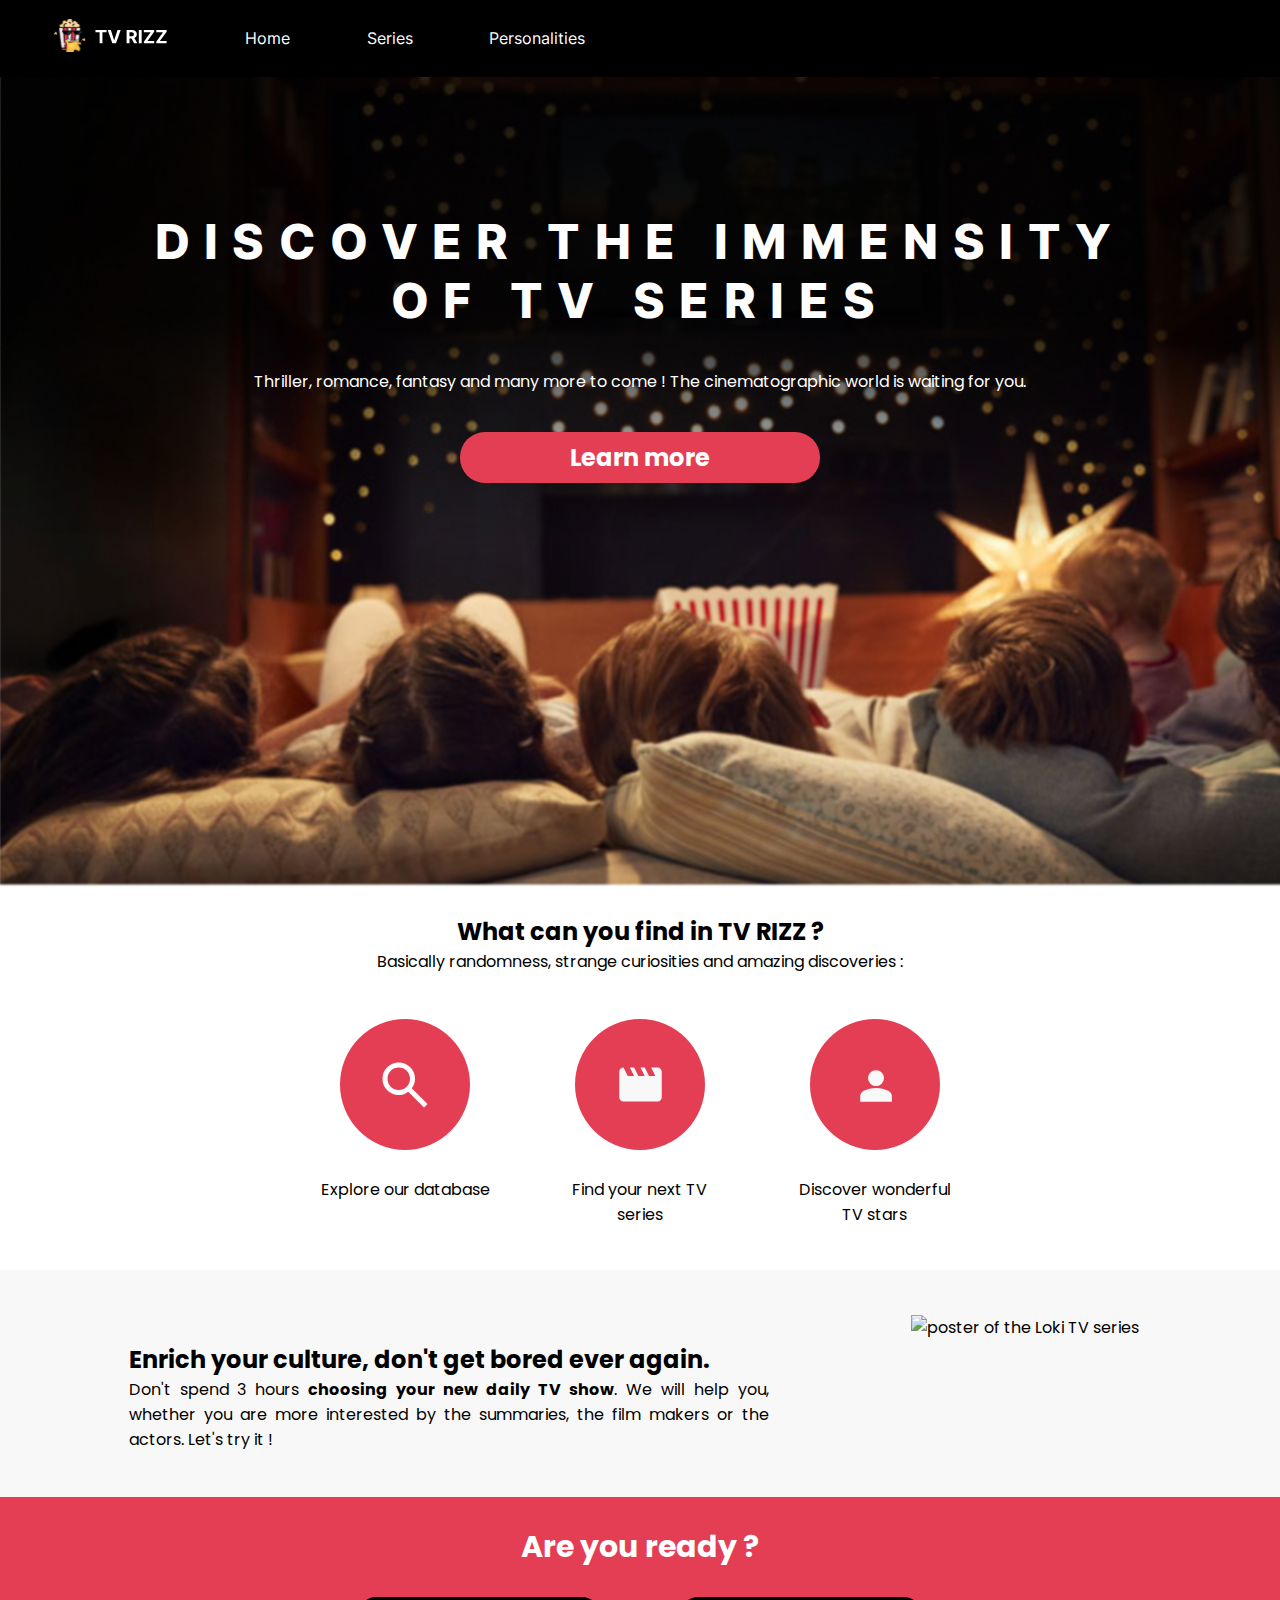
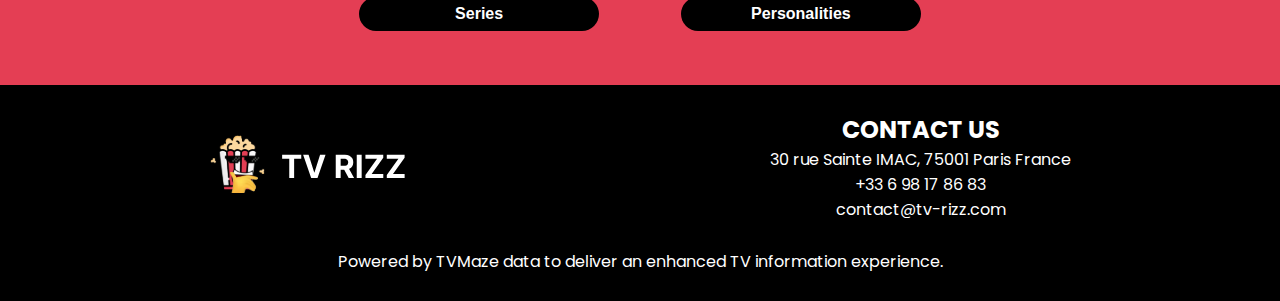
==== commit 60322ac5: "comment" ====
--- a/index.html
+++ b/index.html
@@ -75,7 +75,7 @@
 
     <footer id="footer">
         <div>
-            <a href="index.html"><img src="./Image/logoWithText.svg" alt="Logo de TV RIZZ" /></a>
+            <a href="index.html"><img src="./Image/logoWithText.svg" alt="TV RIZZ's logo" /></a>
             <address>
                 <h2>CONTACT US</h2>
                 <p>30 rue Sainte IMAC, 75001 Paris France</p>
--- a/style.css
+++ b/style.css
@@ -170,6 +170,7 @@
 
 #presentation>article{
     max-width: 50vw;
+    text-align: justify;
 }
 
 #links {
@@ -294,10 +295,8 @@
 }
 
 article img {
-    min-height: 20rem;
-    max-height: 20rem;
+    height: 20rem;
     margin: 2rem;
-   
 }
 
 #serie p {
@@ -406,6 +405,10 @@
         max-width: 100vw;
     }
 
+    #presentation h2 {
+        text-align: center;
+    }
+
     #presentation img{
         max-height: 50vh;
     }
@@ -453,20 +456,11 @@
 
     /* Homepage */
 
-    #home_section>h1 {
-        font-size: 1.5rem;
-    }
-
     #homepage p {
         padding: 5vw;
     }
 
-    #home_section>p {
-        margin-top: 3vh;
-    }
-
     #home_section>button {
-        min-width: 0;
         margin-top: 3vh;
     }
 
@@ -479,7 +473,6 @@
     }
 
     #features>div {
-        margin-top: 0;
         width: 95vw;
     }
 
@@ -487,19 +480,10 @@
         max-width: 20vw;
     }
 
-    #features>div>p {
-        padding: 0;
-        font-size: 0.75rem;
-    }
-
     #presentation {
         padding: 3vh 3vw;
     }
 
-    #presentation h2{
-        text-align: center;
-    }
-
     #presentation>article{
         max-width: 95vw;
     }
@@ -545,10 +529,4 @@
     #main-content p {
         padding: 0 3vw;
     }
-
-    /* Footer */
-
-    footer p {
-        font-size: 0.75rem;
-    }
 }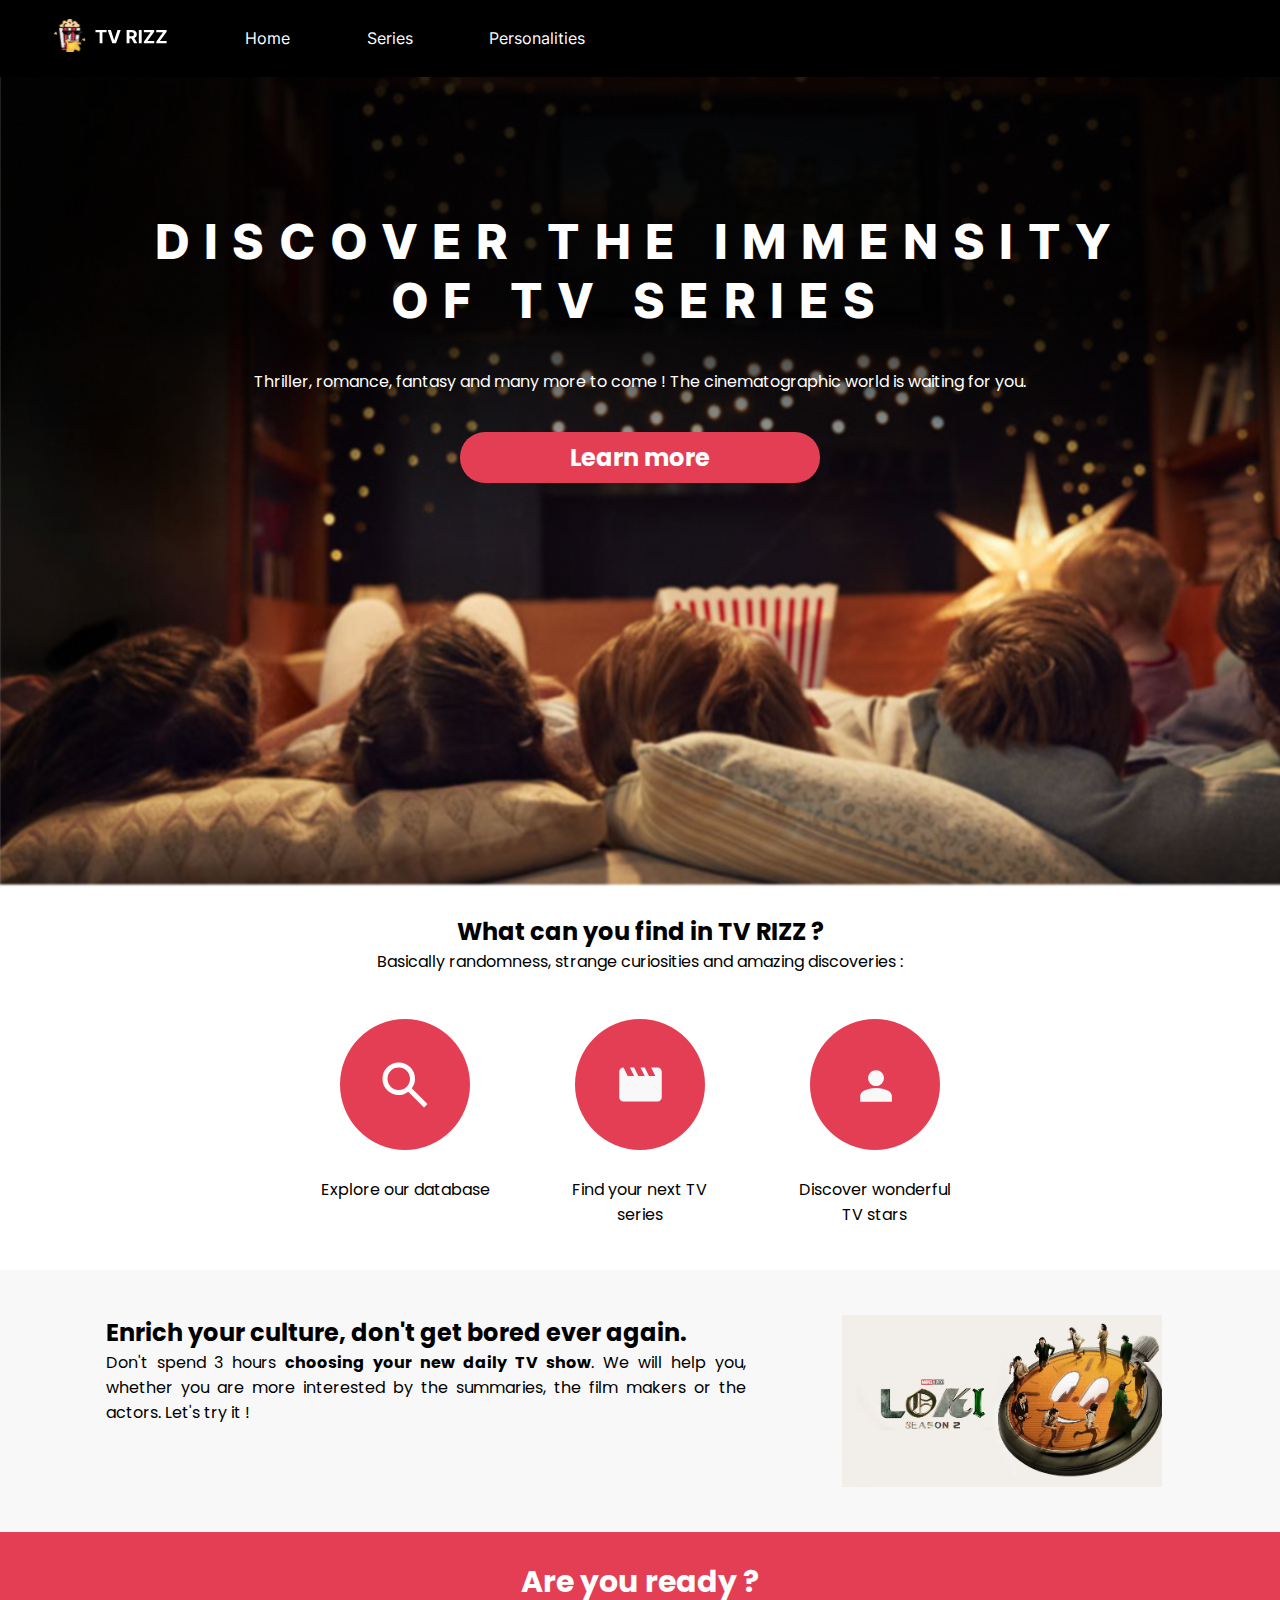
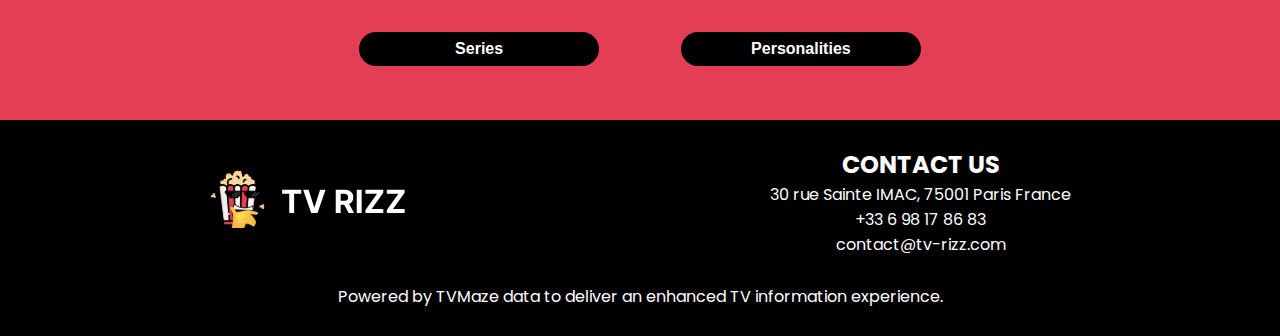
==== commit c64d52be: "Update index.html" ====
--- a/index.html
+++ b/index.html
@@ -58,7 +58,7 @@
                     you, whether you are more interested by the summaries, the film makers or the actors. Let's try it !
                 </p>
             </article>
-            <img src="./Image/Loki.png" alt="poster of the Loki TV series">
+            <img src="./Image/loki.png" alt="poster of the Loki TV series">
         </section>
 
         <section id="links">
@@ -90,4 +90,4 @@
 
 </body>
 
-</html>+</html>
--- a/style.css
+++ b/style.css
@@ -164,7 +164,7 @@
 }
 
 #presentation>img{
-    max-height: 25vh;
+    max-width: 25vw;
     margin: 0 1vw;
 }
 
@@ -264,7 +264,7 @@
     border: none;
 }
 
-article{
+#main-content>article{
     margin-top: 3vh;
 }
 
@@ -294,7 +294,7 @@
     max-width: 50rem;
 }
 
-article img {
+#main-content>article img {
     height: 20rem;
     margin: 2rem;
 }
@@ -409,8 +409,8 @@
         text-align: center;
     }
 
-    #presentation img{
-        max-height: 50vh;
+    #presentation>img{
+        max-width: 40vw;
     }
 
     /* Search pages */
